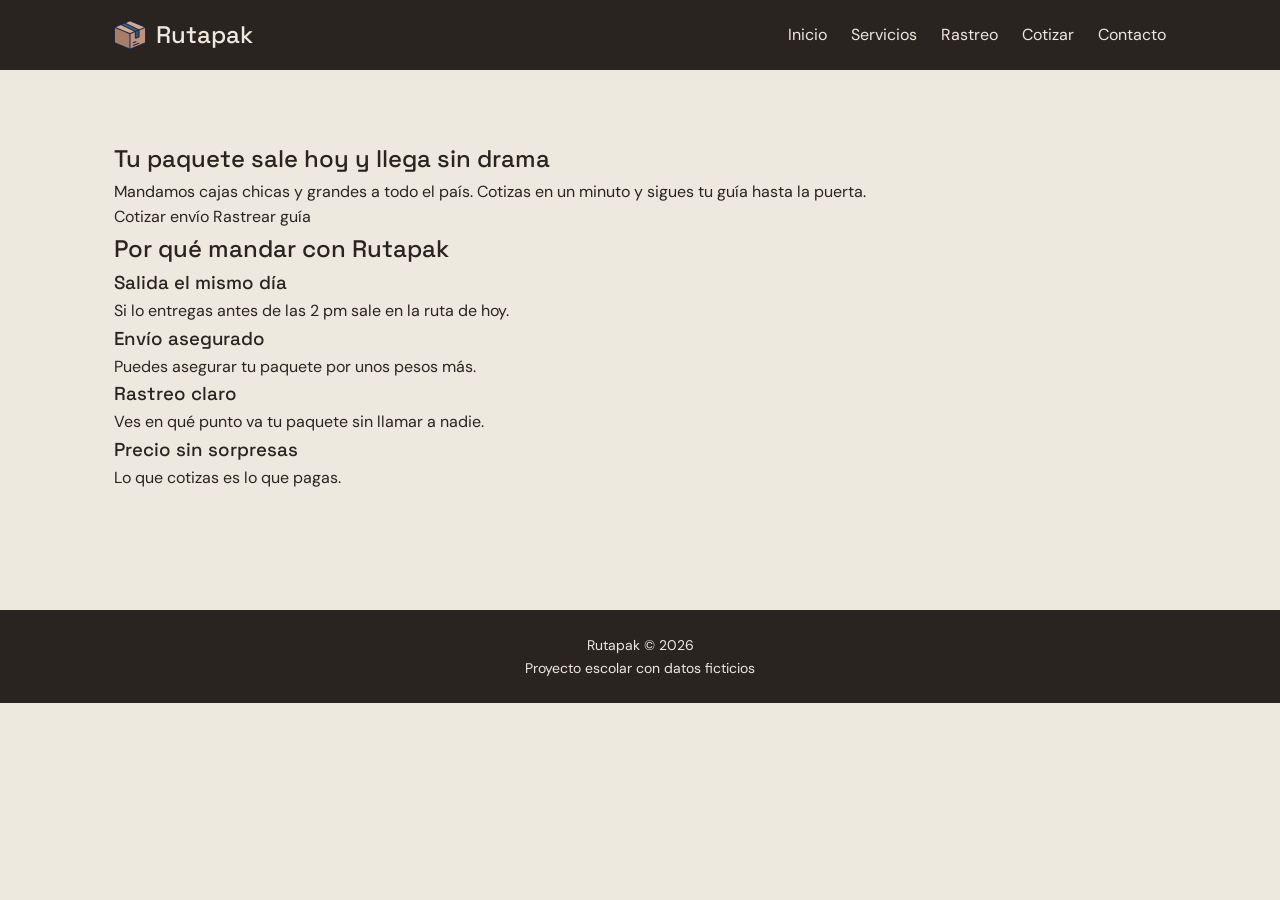
==== index.html @ e6a44af6 "Se agrego el cuerpo del index" ====
<!DOCTYPE html>
<html lang="en">
    <head>
        <title>Inicio/Rutas</title>
        <meta charset="UTF-8">
        <meta name="viewport" content="width=device-width, initial-scale=1">
        <link href="style.css" rel="stylesheet">
    </head>
    <body>
      <header>
    <nav>
      <a href="index.html">
        <img src="img/caja.png" alt="Paqueteria" width="32" height="32">
        Rutapak
      </a>
      <ul>
        <li><a href="index.html">Inicio</a></li>
        <li><a href="servicios.html">Servicios</a></li>
        <li><a href="rastreo.html">Rastreo</a></li>
        <li><a href="cotizar.html">Cotizar</a></li>
        <li><a href="contacto.html">Contacto</a></li>
      </ul>
    </nav>
  </header>

  <main>
    <section class="hero">
      <h1>Tu paquete sale hoy y llega sin drama</h1>
      <p>Mandamos cajas chicas y grandes a todo el país. Cotizas en un minuto y sigues tu guía hasta la puerta.</p>
      <a class="boton" href="cotizar.html">Cotizar envío</a>
      <a class="boton boton-claro" href="rastreo.html">Rastrear guía</a>
    </section>

    <section class="beneficios">
      <h2>Por qué mandar con Rutapak</h2>
      <div class="galeria">
        <article class="tarjeta">
          <h3>Salida el mismo día</h3>
          <p>Si lo entregas antes de las 2 pm sale en la ruta de hoy.</p>
        </article>
        <article class="tarjeta">
          <h3>Envío asegurado</h3>
          <p>Puedes asegurar tu paquete por unos pesos más.</p>
        </article>
        <article class="tarjeta">
          <h3>Rastreo claro</h3>
          <p>Ves en qué punto va tu paquete sin llamar a nadie.</p>
        </article>
        <article class="tarjeta">
          <h3>Precio sin sorpresas</h3>
          <p>Lo que cotizas es lo que pagas.</p>
        </article>
      </div>
    </section>
  </main>

  <footer>
    <p>Rutapak &copy; 2026</p>
    <p>Proyecto escolar con datos ficticios</p>
  </footer>
    
    </body>
</html>
---- style.css ----
@import url("https://fonts.googleapis.com/css2?family=DM+Sans:wght@400;500&family=Space+Grotesk:wght@500;600&display=swap");
:root {
    --principal: #29241f;
    --secundario: #eee9df;
    --apoyo: #776f66;
    --shedon: #a9502c;
    --claro: #e0a07f;
}

* {
    box-sizing: border-box;
    margin: 0;
    padding: 0;
}

body {
    background-color: var(--secundario);
    color: var(--principal);
    font-family: "DM Sans", sans-serif;
    line-height: 1.6;
}

h1,
h2,
h3 {
    font-family: "Space Grotesk", sans-serif;
    font-weight: 500;
}

a {
    color: inherit;
    text-decoration: none;
}

img {
    max-width: 100%;
}

header {
    background-color: var(--principal);
}

nav {
    max-width: 1100px;
    margin: 0 auto;
    padding: 16px 24px;
    display: flex;
    justify-content: space-between;
    align-items: center;
    flex-wrap: wrap;
    gap: 16px;
}

nav > a {
    display: flex;
    align-items: center;
    gap: 10px;
    font-family: "Space Grotesk", sans-serif;
    font-size: 24px;
    font-weight: 500;
    color: var(--secundario);
}

nav ul {
    display: flex;
    flex-wrap: wrap;
    gap: 24px;
    list-style: none;
}

nav ul a {
    color: var(--secundario);
    transition: color 0.3s;
}

nav ul a:hover {
    color: var(--claro);
}

main {
    max-width: 1100px;
    margin: 0 auto;
    padding: 70px 24px;
    min-height: 60vh;
}

footer {
    background-color: var(--principal);
    color: var(--secundario);
    text-align: center;
    padding: 24px;
    font-size: 14px;
}

@media (max-width: 480px) {
    nav {
        justify-content: center;
    }
    main {
        padding: 40px 16px;
    }
}
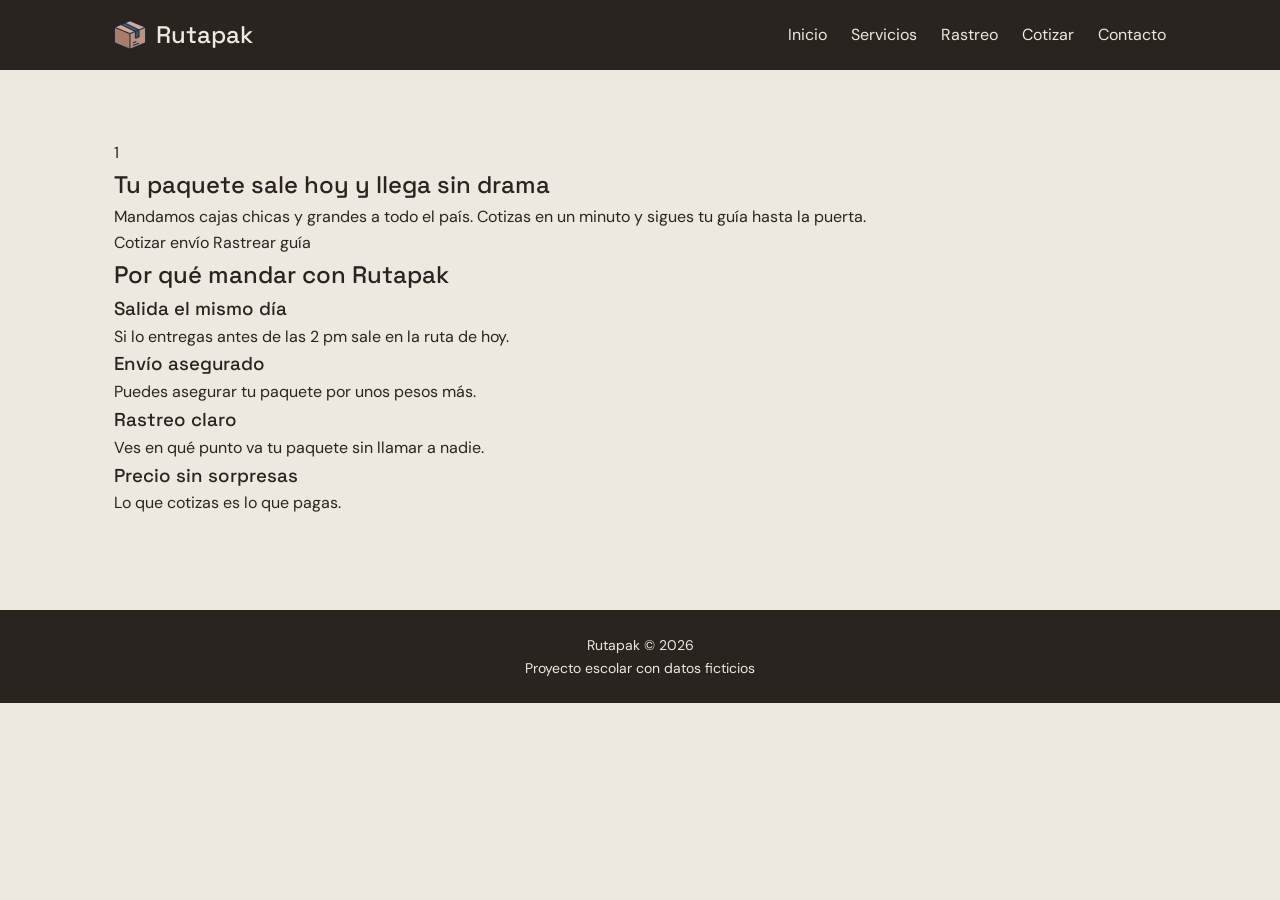
==== commit 4fe673b7: "se agrego portada y sección de beneficios" ====
--- a/index.html
+++ b/index.html
@@ -21,10 +21,10 @@
         <li><a href="contacto.html">Contacto</a></li>
       </ul>
     </nav>
-  </header>
+  </header> 
 
   <main>
-    <section class="hero">
+    <section class="hero">1
       <h1>Tu paquete sale hoy y llega sin drama</h1>
       <p>Mandamos cajas chicas y grandes a todo el país. Cotizas en un minuto y sigues tu guía hasta la puerta.</p>
       <a class="boton" href="cotizar.html">Cotizar envío</a>
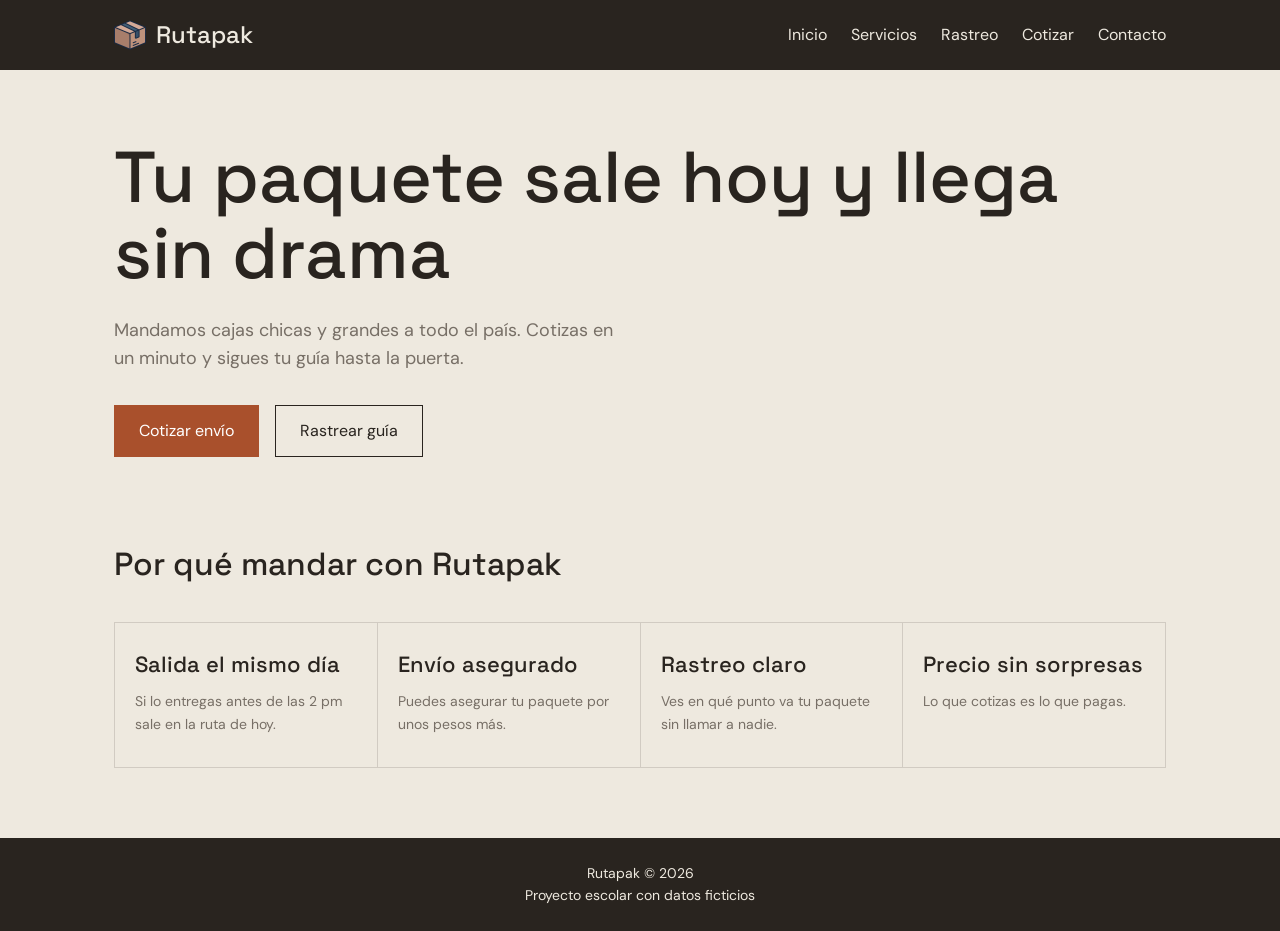
==== commit ea473739: "estilos de botones y tarjetas con el hoverr" ====
--- a/index.html
+++ b/index.html
@@ -1,5 +1,5 @@
 <!DOCTYPE html>
-<html lang="en">
+<html lang="es">
     <head>
         <title>Inicio/Rutas</title>
         <meta charset="UTF-8">
@@ -24,7 +24,7 @@
   </header> 
 
   <main>
-    <section class="hero">1
+    <section class="hero">
       <h1>Tu paquete sale hoy y llega sin drama</h1>
       <p>Mandamos cajas chicas y grandes a todo el país. Cotizas en un minuto y sigues tu guía hasta la puerta.</p>
       <a class="boton" href="cotizar.html">Cotizar envío</a>
--- a/style.css
+++ b/style.css
@@ -99,4 +99,95 @@
     main {
         padding: 40px 16px;
     }
+}
+
+.hero h1 {
+    font-size: clamp(2.6rem, 7vw, 4.5rem);
+    line-height: 1.05;
+    max-width: 14em;
+    margin-bottom: 24px;
+}
+
+.hero p {
+    max-width: 520px;
+    font-size: 18px;
+    color: var(--apoyo);
+    margin-bottom: 32px;
+}
+
+.boton {
+    display: inline-block;
+    background-color: var(--shedon);
+    color: #fff;
+    padding: 12px 24px;
+    margin: 0 12px 12px 0;
+    border: 1px solid var(--shedon);
+    transition: background-color 0.3s, transform 0.3s;
+}
+
+.boton:hover {
+    background-color: var(--principal);
+    border-color: var(--principal);
+    transform: translateY(-2px);
+}
+
+.boton-claro {
+    background-color: transparent;
+    color: var(--principal);
+    border-color: var(--principal);
+}
+
+.boton-claro:hover {
+    background-color: var(--principal);
+    color: var(--secundario);
+}
+
+.beneficios {
+    margin-top: 70px;
+}
+
+.beneficios h2 {
+    font-size: 32px;
+    margin-bottom: 32px;
+}
+
+.galeria {
+    display: grid;
+    grid-template-columns: repeat(4, 1fr);
+    border-top: 1px solid rgba(41, 36, 31, 0.15);
+    border-left: 1px solid rgba(41, 36, 31, 0.15);
+}
+
+.tarjeta {
+    padding: 24px 20px 32px;
+    border-right: 1px solid rgba(41, 36, 31, 0.15);
+    border-bottom: 1px solid rgba(41, 36, 31, 0.15);
+    transition: background-color 0.3s, transform 0.3s;
+}
+
+.tarjeta:hover {
+    background-color: rgba(255, 255, 255, 0.6);
+    transform: translateY(-4px);
+}
+
+.tarjeta h3 {
+    font-size: 22px;
+    margin-bottom: 8px;
+}
+
+.tarjeta p {
+    font-size: 14px;
+    color: var(--apoyo);
+}
+
+@media (max-width: 768px) {
+    .galeria {
+        grid-template-columns: repeat(2, 1fr);
+    }
+}
+
+@media (max-width: 480px) {
+    .galeria {
+        grid-template-columns: 1fr;
+    }
 }
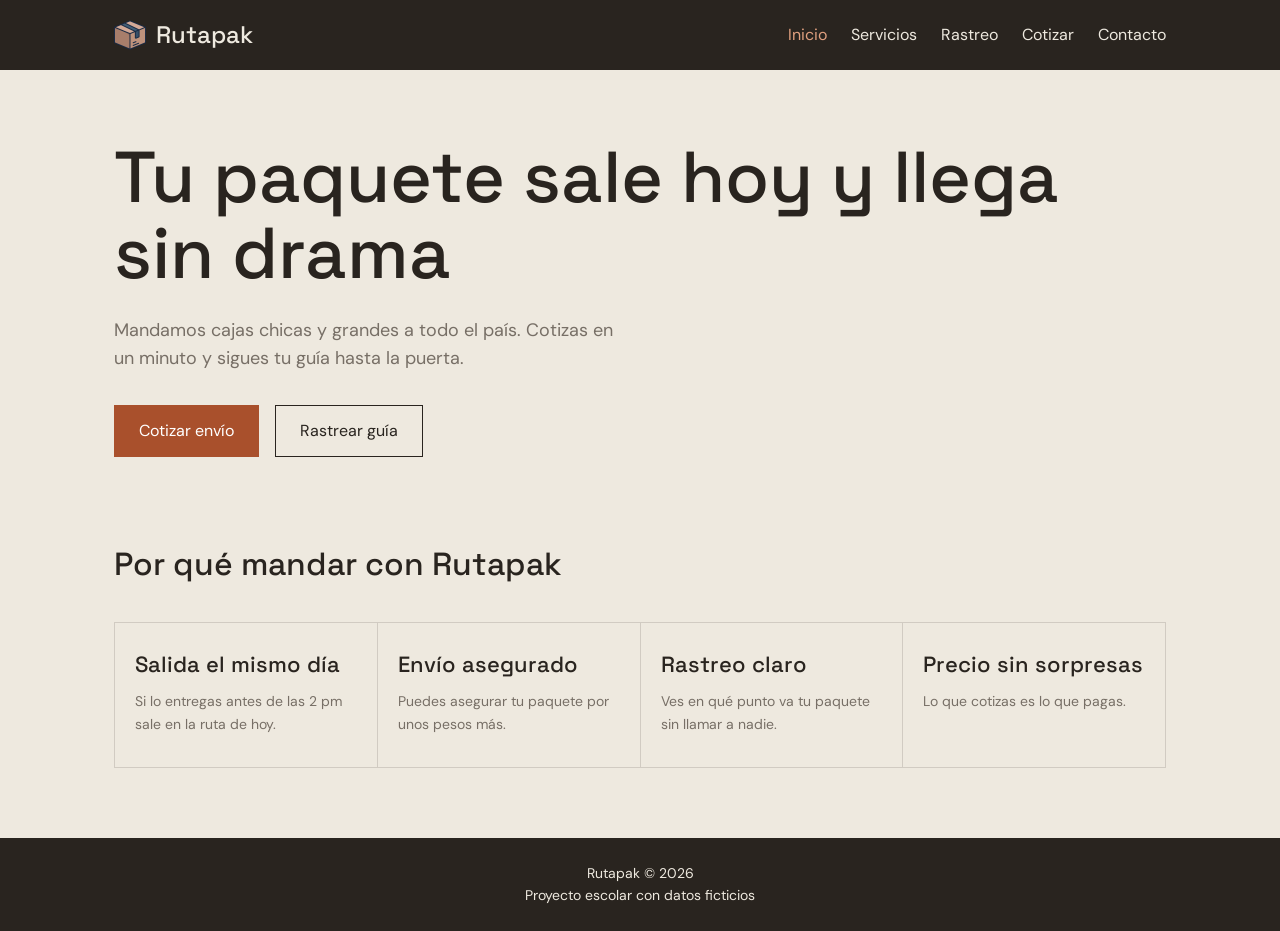
==== commit dcf599ba: "se agrego el style de la agina y algunos detalles para mejorar el diseño" ====
--- a/index.html
+++ b/index.html
@@ -1,5 +1,5 @@
 <!DOCTYPE html>
-<html lang="es">
+<html lang="es ">
     <head>
         <title>Inicio/Rutas</title>
         <meta charset="UTF-8">
@@ -14,7 +14,7 @@
         Rutapak
       </a>
       <ul>
-        <li><a href="index.html">Inicio</a></li>
+        <li><a class="activo" href="index.html">Inicio</a></li>
         <li><a href="servicios.html">Servicios</a></li>
         <li><a href="rastreo.html">Rastreo</a></li>
         <li><a href="cotizar.html">Cotizar</a></li>
--- a/style.css
+++ b/style.css
@@ -190,4 +190,19 @@
     .galeria {
         grid-template-columns: 1fr;
     }
+}
+
+.pagina h1 {
+    font-size: clamp(2.4rem, 6vw, 3.5rem);
+    margin-bottom: 16px;
+}
+
+.pagina > p {
+    max-width: 520px;
+    color: var(--apoyo);
+    margin-bottom: 40px;
+}
+
+nav ul a.activo {
+    color: var(--claro);
 }
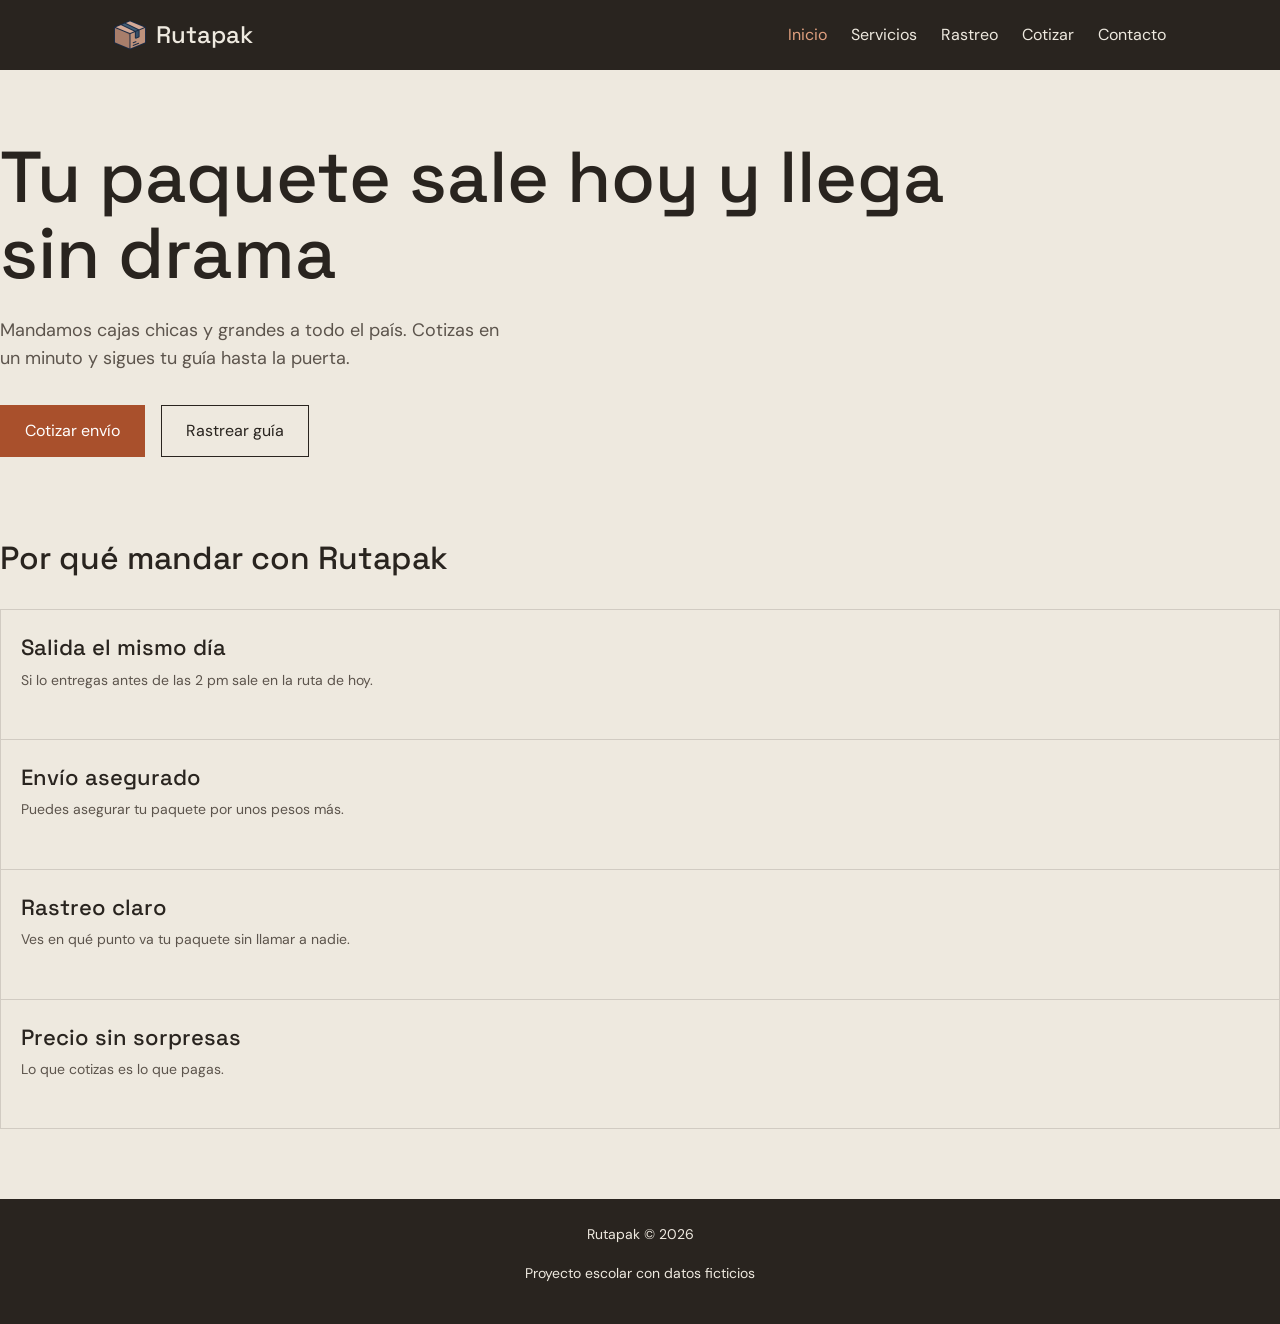
==== commit 1c353c99: "Se esta implementando el boostrap" ====
--- a/index.html
+++ b/index.html
@@ -1,19 +1,20 @@
 <!DOCTYPE html>
-<html lang="es ">
+<html lang="es">
     <head>
-        <title>Inicio/Rutas</title>
+        <title>Servicios | Rutapak</title>
         <meta charset="UTF-8">
         <meta name="viewport" content="width=device-width, initial-scale=1">
+        <link href="https://cdn.jsdelivr.net/npm/bootstrap@5.3.3/dist/css/bootstrap.min.css" rel="stylesheet">
         <link href="style.css" rel="stylesheet">
     </head>
     <body>
       <header>
-    <nav>
+    <nav class="d-flex justify-content-between align-items-center flex-wrap">
       <a href="index.html">
         <img src="img/caja.png" alt="Paqueteria" width="32" height="32">
         Rutapak
       </a>
-      <ul>
+      <ul class="d-flex flex-wrap">
         <li><a class="activo" href="index.html">Inicio</a></li>
         <li><a href="servicios.html">Servicios</a></li>
         <li><a href="rastreo.html">Rastreo</a></li>
--- a/style.css
+++ b/style.css
@@ -2,7 +2,7 @@
 :root {
     --principal: #29241f;
     --secundario: #eee9df;
-    --apoyo: #776f66;
+    --apoyo: #5c544c;
     --shedon: #a9502c;
     --claro: #e0a07f;
 }
@@ -66,6 +66,8 @@
     flex-wrap: wrap;
     gap: 24px;
     list-style: none;
+    margin: 0;
+    padding: 0;
 }
 
 nav ul a {
@@ -78,12 +80,16 @@
 }
 
 main {
+    padding-top: 70px;
+    padding-bottom: 70px;
+    min-height: 60vh;
+}
+
+.container {
     max-width: 1100px;
-    margin: 0 auto;
-    padding: 70px 24px;
-    min-height: 60vh;
-}
-
+    padding-left: 24px;
+    padding-right: 24px;
+}
 footer {
     background-color: var(--principal);
     color: var(--secundario);
@@ -97,7 +103,12 @@
         justify-content: center;
     }
     main {
-        padding: 40px 16px;
+        padding-top: 40px;
+        padding-bottom: 40px;
+    }
+    .container{
+        padding-left: 16px;
+        padding-right:16px;
     }
 }
 
@@ -152,8 +163,6 @@
 }
 
 .galeria {
-    display: grid;
-    grid-template-columns: repeat(4, 1fr);
     border-top: 1px solid rgba(41, 36, 31, 0.15);
     border-left: 1px solid rgba(41, 36, 31, 0.15);
 }
@@ -180,17 +189,6 @@
     color: var(--apoyo);
 }
 
-@media (max-width: 768px) {
-    .galeria {
-        grid-template-columns: repeat(2, 1fr);
-    }
-}
-
-@media (max-width: 480px) {
-    .galeria {
-        grid-template-columns: 1fr;
-    }
-}
 
 .pagina h1 {
     font-size: clamp(2.4rem, 6vw, 3.5rem);
@@ -205,4 +203,174 @@
 
 nav ul a.activo {
     color: var(--claro);
+}
+.formulario {
+    max-width: 520px;
+    padding: 28px;
+    background-color: rgba(255, 255, 255, 0.5);
+    border: 1px solid rgba(41, 36, 31, 0.15);
+}
+
+.campo {
+    margin-bottom: 20px;
+}
+
+.campo label {
+    display: block;
+    margin-bottom: 6px;
+    font-size: 13px;
+    font-weight: 500;
+    letter-spacing: 1px;
+    text-transform: uppercase;
+}
+
+.campo input,
+.campo select,
+.campo textarea {
+    width: 100%;
+    padding: 12px;
+    font-family: inherit;
+    font-size: 16px;
+    color: var(--principal);
+    background-color: #fff;
+    border: 1px solid var(--apoyo);
+    transition: border-color 0.3s;
+}
+
+.campo input:focus,
+.campo select:focus,
+.campo textarea:focus {
+    outline: none;
+    border-color: var(--shedon);
+}
+
+.error {
+    display: block;
+    min-height: 18px;
+    margin-top: 4px;
+    font-size: 13px;
+    color: #b42318;
+}
+
+.formulario button {
+    cursor: pointer;
+    font-family: inherit;
+    font-size: 16px;
+}
+
+.dos-columnas {
+    display: grid;
+    grid-template-columns: 1.4fr 1fr;
+    gap: 32px;
+    align-items: start;
+}
+
+.fila {
+    display: grid;
+    grid-template-columns: repeat(auto-fit, minmax(140px, 1fr));
+    gap: 0 16px;
+}
+
+.formulario.ancho {
+    max-width: none;
+}
+
+.campo.check {
+    display: flex;
+    flex-wrap: wrap;
+    align-items: center;
+    gap: 8px 10px;
+}
+
+.campo.check input {
+    width: auto;
+}
+
+.campo.check label {
+    margin: 0;
+    text-transform: none;
+    letter-spacing: 0;
+    font-size: 16px;
+    font-weight: 400;
+}
+
+.campo.check .error {
+    flex-basis: 100%;
+}
+
+.total {
+    font-family: "Space Grotesk", sans-serif;
+    font-size: 2.5rem;
+    font-weight: 500;
+    margin: 8px 0;
+}
+
+.preguntas h2 {
+    font-size: 28px;
+    margin-bottom: 16px;
+}
+
+details {
+    padding: 14px 16px;
+    margin-bottom: 8px;
+    background-color: rgba(255, 255, 255, 0.5);
+    border: 1px solid rgba(41, 36, 31, 0.15);
+}
+
+summary {
+    cursor: pointer;
+    font-weight: 600;
+}
+
+details p {
+    margin-top: 8px;
+    color: var(--apoyo);
+}
+
+@media (max-width: 768px) {
+    .dos-columnas {
+        grid-template-columns: 1fr;
+    }
+}
+.campo input.invalido,
+.campo select.invalido,
+.campo textarea.invalido {
+    border-color: #b42318;
+}
+
+.campo input.valido,
+.campo select.valido,
+.campo textarea.valido {
+    border-color: #2e7d32;
+}
+
+.respuesta {
+    font-size: 14px;
+    margin-bottom: 16px;
+}
+
+#resultado {
+    margin-top: 32px;
+}
+
+#resultado h2 {
+    font-size: 26px;
+    margin-bottom: 12px;
+}
+
+#resultado ol {
+    list-style: none;
+    padding: 0;
+}
+
+.paso {
+    padding: 10px 0;
+    font-size: 18px;
+    opacity: 0.35;
+    transition: opacity 0.5s;
+}
+
+.paso.listo {
+    opacity: 1;
+    font-weight: 600;
 }
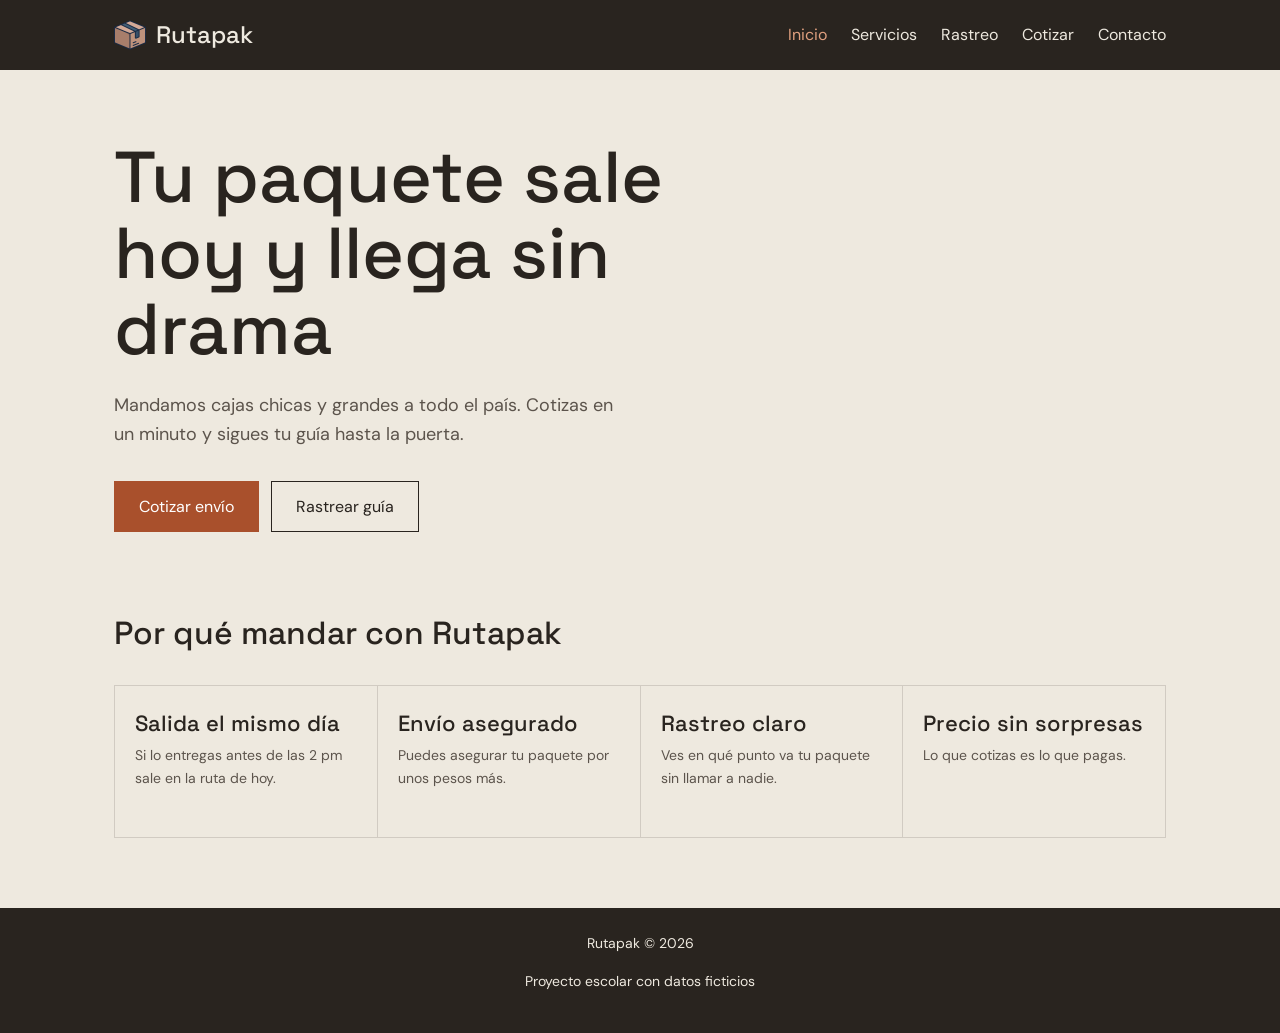
==== commit 1244c04c: "el Bootstrap corregido en el index" ====
--- a/index.html
+++ b/index.html
@@ -11,43 +11,49 @@
       <header>
     <nav class="d-flex justify-content-between align-items-center flex-wrap">
       <a href="index.html">
-        <img src="img/caja.png" alt="Paqueteria" width="32" height="32">
+        <img src="img/caja.png" alt="Logo Rutpak" width="32" height="32">
         Rutapak
       </a>
       <ul class="d-flex flex-wrap">
         <li><a class="activo" href="index.html">Inicio</a></li>
         <li><a href="servicios.html">Servicios</a></li>
         <li><a href="rastreo.html">Rastreo</a></li>
-        <li><a href="cotizar.html">Cotizar</a></li>
+        <li><a href="cotizar.html">Cotizar</a></li> 
         <li><a href="contacto.html">Contacto</a></li>
       </ul>
     </nav>
   </header> 
 
-  <main>
+  <main class="container">
     <section class="hero">
-      <h1>Tu paquete sale hoy y llega sin drama</h1>
-      <p>Mandamos cajas chicas y grandes a todo el país. Cotizas en un minuto y sigues tu guía hasta la puerta.</p>
-      <a class="boton" href="cotizar.html">Cotizar envío</a>
-      <a class="boton boton-claro" href="rastreo.html">Rastrear guía</a>
+      <div class="row">
+        <div class="col-12 col-lg-8">
+          <h1>Tu paquete sale hoy y llega sin drama</h1>
+          <p>Mandamos cajas chicas y grandes a todo el país. Cotizas en un minuto y sigues tu guía hasta la puerta.</p>
+          <div class="d-flex flex-wrap">
+            <a class="boton" href="cotizar.html">Cotizar envío</a>
+            <a class="boton boton-claro" href="rastreo.html">Rastrear guía</a>
+          </div>
+        </div>
+      </div>
     </section>
 
     <section class="beneficios">
       <h2>Por qué mandar con Rutapak</h2>
-      <div class="galeria">
-        <article class="tarjeta">
+      <div class="row g-0 galeria">
+        <article class="tarjeta col-12 col-sm-6 col-lg-3">
           <h3>Salida el mismo día</h3>
           <p>Si lo entregas antes de las 2 pm sale en la ruta de hoy.</p>
         </article>
-        <article class="tarjeta">
+        <article class="tarjeta col-12 col-sm-6 col-lg-3">
           <h3>Envío asegurado</h3>
           <p>Puedes asegurar tu paquete por unos pesos más.</p>
         </article>
-        <article class="tarjeta">
+        <article class="tarjeta col-12 col-sm-6 col-lg-3">
           <h3>Rastreo claro</h3>
           <p>Ves en qué punto va tu paquete sin llamar a nadie.</p>
         </article>
-        <article class="tarjeta">
+        <article class="tarjeta col-12 col-sm-6 col-lg-3">
           <h3>Precio sin sorpresas</h3>
           <p>Lo que cotizas es lo que pagas.</p>
         </article>
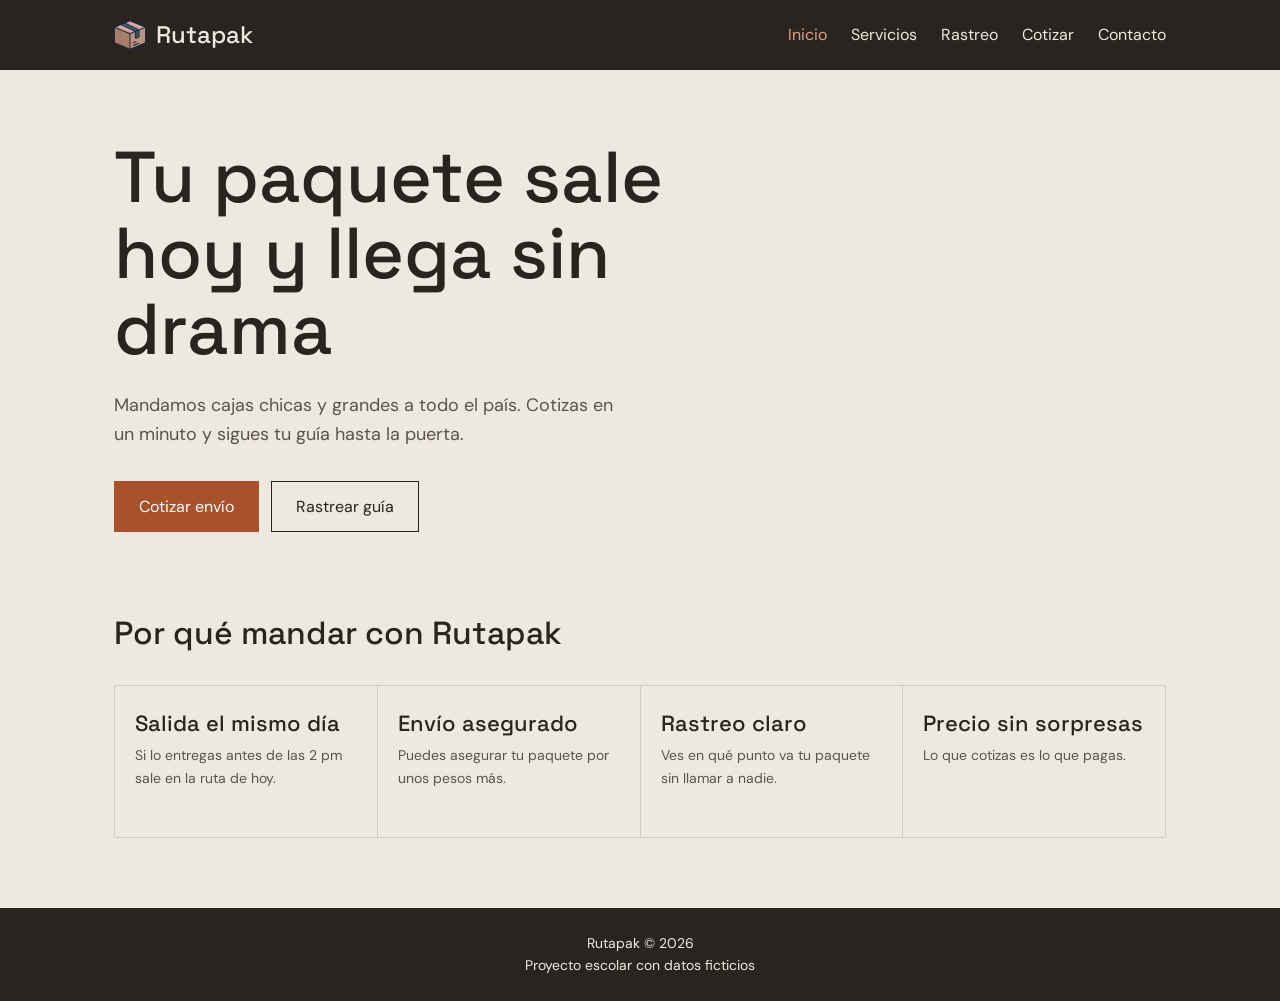
==== commit 2266484a: "solo se corrigieron algunos detalles" ====
--- a/index.html
+++ b/index.html
@@ -1,7 +1,7 @@
 <!DOCTYPE html>
 <html lang="es">
     <head>
-        <title>Servicios | Rutapak</title>
+        <title>Inicio | Rutapak</title>
         <meta charset="UTF-8">
         <meta name="viewport" content="width=device-width, initial-scale=1">
         <link href="https://cdn.jsdelivr.net/npm/bootstrap@5.3.3/dist/css/bootstrap.min.css" rel="stylesheet">
@@ -11,7 +11,7 @@
       <header>
     <nav class="d-flex justify-content-between align-items-center flex-wrap">
       <a href="index.html">
-        <img src="img/caja.png" alt="Logo Rutpak" width="32" height="32">
+        <img src="img/caja.png" alt="Logo de Rutapak" width="32" height="32">
         Rutapak
       </a>
       <ul class="d-flex flex-wrap">
--- a/style.css
+++ b/style.css
@@ -18,6 +18,9 @@
     color: var(--principal);
     font-family: "DM Sans", sans-serif;
     line-height: 1.6;
+    min-height: 100vh;
+    display: flex;
+    flex-direction: column;
 }
 
 h1,
@@ -80,6 +83,7 @@
 }
 
 main {
+    flex: 1;
     padding-top: 70px;
     padding-bottom: 70px;
     min-height: 60vh;
@@ -373,4 +377,8 @@
 .paso.listo {
     opacity: 1;
     font-weight: 600;
+}
+
+footer p {
+    margin: 0;
 }
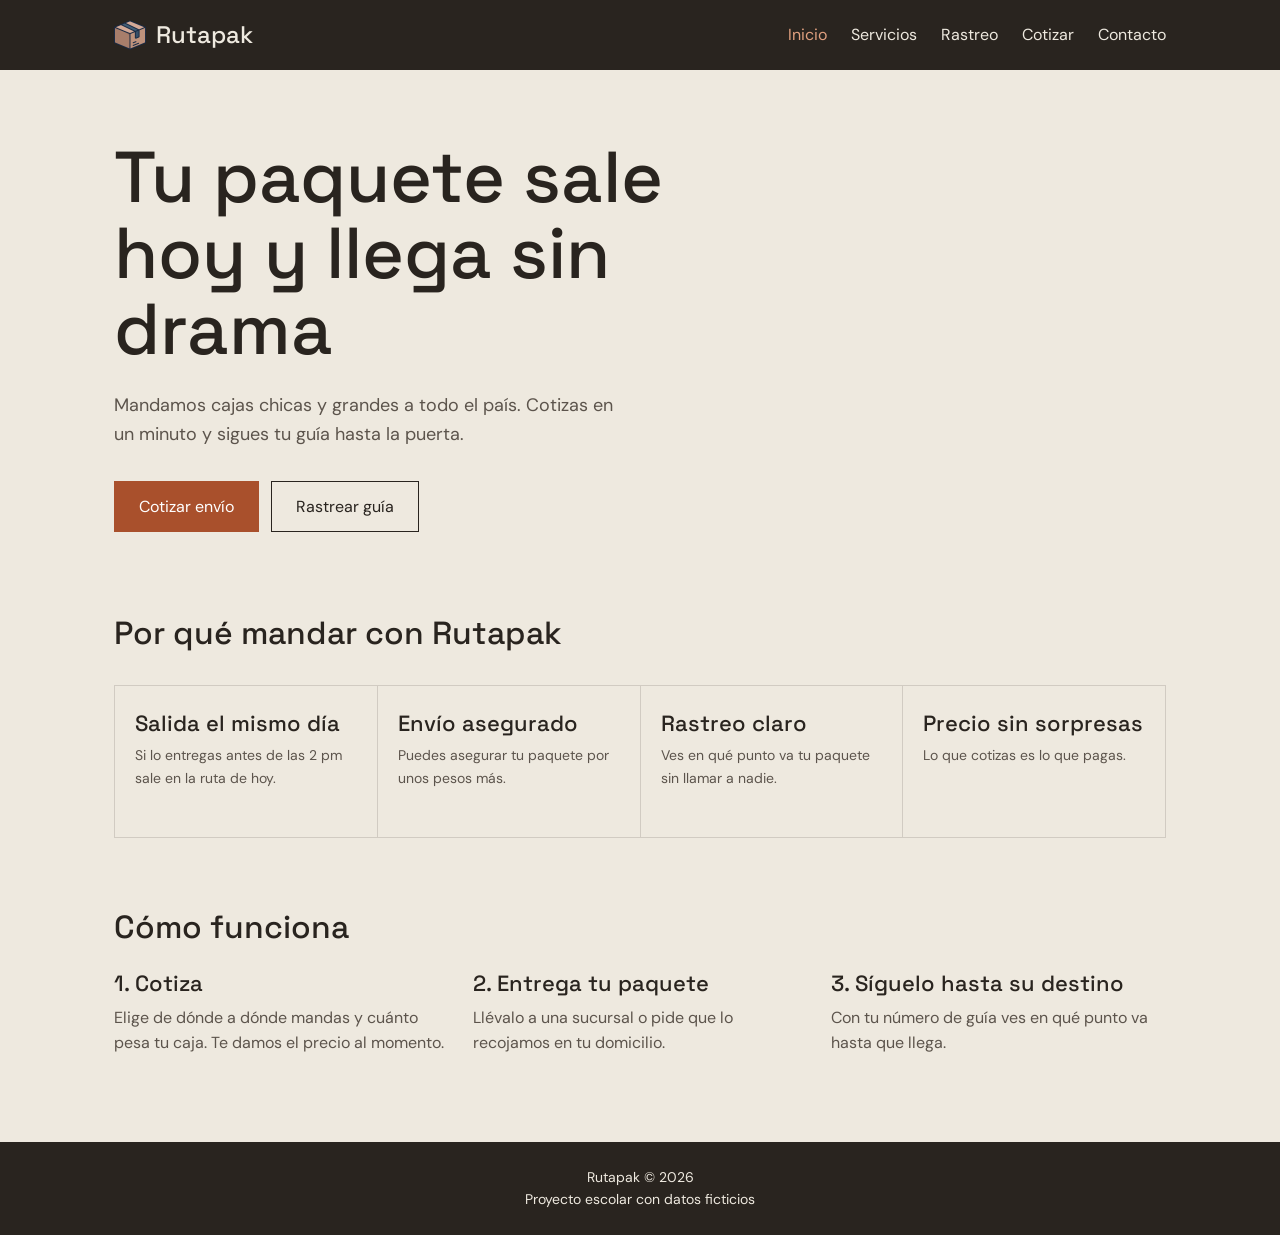
==== commit b61bd6d4: "Se agregaron mas cosas para que se vea mejor" ====
--- a/index.html
+++ b/index.html
@@ -59,6 +59,23 @@
         </article>
       </div>
     </section>
+        <section class="como">
+      <h2>Cómo funciona</h2>
+      <div class="row g-4">
+        <div class="col-12 col-md-4">
+          <h3>1. Cotiza</h3>
+          <p>Elige de dónde a dónde mandas y cuánto pesa tu caja. Te damos el precio al momento.</p>
+        </div>
+        <div class="col-12 col-md-4">
+          <h3>2. Entrega tu paquete</h3>
+          <p>Llévalo a una sucursal o pide que lo recojamos en tu domicilio.</p>
+        </div>
+        <div class="col-12 col-md-4">
+          <h3>3. Síguelo hasta su destino</h3>
+          <p>Con tu número de guía ves en qué punto va hasta que llega.</p>
+        </div>
+      </div>
+    </section>
   </main>
 
   <footer>
--- a/style.css
+++ b/style.css
@@ -381,4 +381,104 @@
 
 footer p {
     margin: 0;
+}
+@keyframes subir {
+    from {
+        opacity: 0;
+        transform: translateY(24px);
+    }
+    to {
+        opacity: 1;
+        transform: none;
+    }
+}
+
+.hero h1,
+.hero p,
+.hero .d-flex {
+    animation: subir 0.7s ease backwards;
+}
+
+.hero p {
+    animation-delay: 0.15s;
+}
+
+.hero .d-flex {
+    animation-delay: 0.3s;
+}
+
+.galeria .tarjeta {
+    animation: subir 0.6s ease backwards;
+}
+
+.galeria .tarjeta:nth-child(2) {
+    animation-delay: 0.1s;
+}
+
+.galeria .tarjeta:nth-child(3) {
+    animation-delay: 0.2s;
+}
+
+.galeria .tarjeta:nth-child(4) {
+    animation-delay: 0.3s;
+}
+
+@media (prefers-reduced-motion: reduce) {
+    .hero h1,
+    .hero p,
+    .hero .d-flex,
+    .galeria .tarjeta {
+        animation: none;
+    }
+}
+.como {
+    margin-top: 70px;
+}
+
+.como h2 {
+    font-size: 32px;
+    margin-bottom: 24px;
+}
+
+.como h3 {
+    font-size: 22px;
+    margin-bottom: 8px;
+}
+
+.como p {
+    color: var(--apoyo);
+}
+.mapa {
+    margin-top: 48px;
+}
+
+.mapa h2 {
+    font-size: 28px;
+    margin-bottom: 16px;
+}
+
+.mapa iframe {
+    width: 100%;
+    height: 350px;
+    border: 1px solid rgba(41, 36, 31, 0.15);
+}
+.extra {
+    margin-top: 70px;
+}
+
+.extra h2 {
+    font-size: 32px;
+    margin-bottom: 24px;
+}
+
+.tarjeta ul {
+    padding-left: 18px;
+    margin-bottom: 12px;
+    font-size: 14px;
+    color: var(--apoyo);
+}
+
+.tarjeta h2 {
+    font-size: 24px;
+    margin-bottom: 12px;
 }
